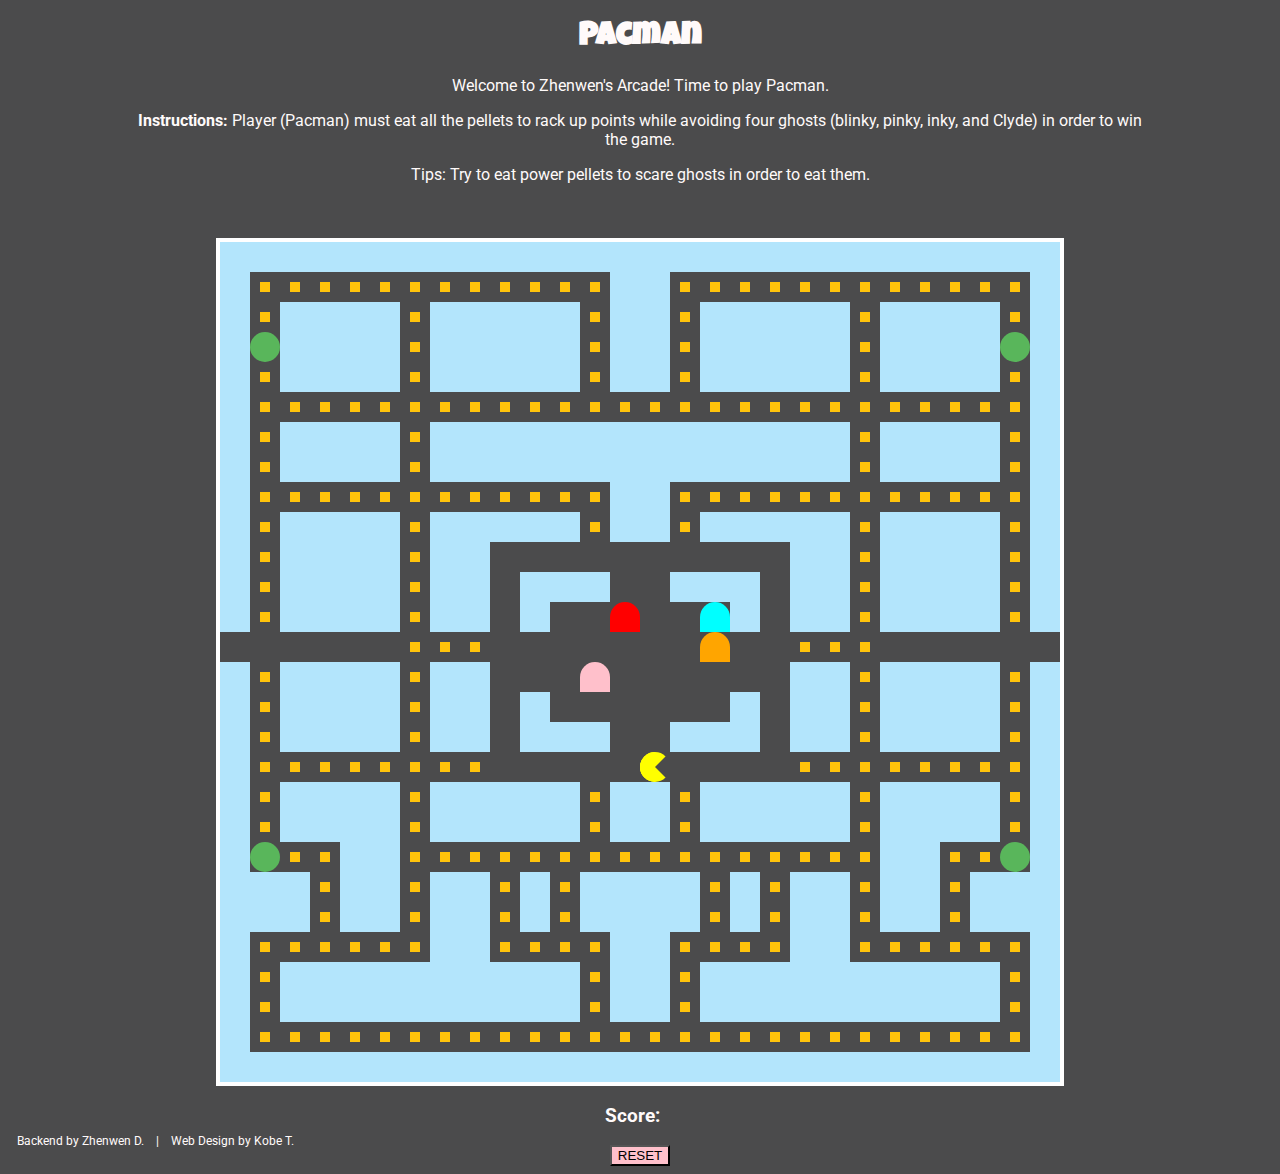
==== pacman.html @ 96c3ef5d "Pacman map done; need to work on AI and tweak some things" ====
<!DOCTYPE html>

<!-- Pacman Game -->
<html>
    <head>
	    <!--metadata goes here -->
        <title>Zhenwen's Arcade: Pacman</title>
        <link rel="stylesheet" type="text/css" href="pacman.css">
        <script type="text/javascript" src="pacman.js" charset="utf-8"></script> 

        <link rel="stylesheet" href="https://use.fontawesome.com/releases/v5.10.2/css/all.css" integrity="sha384-rtJEYb85SiYWgfpCr0jn174XgJTn4rptSOQsMroFBPQSGLdOC5IbubP6lJ35qoM9" crossorigin="anonymous">

        <meta charset="utf-8">
        <meta name="description" content="Welcome to Zhenwen's Arcade! Time to play Pacman.">
        <meta name="author" content="Zhenwen D. & Kobe T.">
        <meta name="viewport" content="width=device-width, initial-scale=1.0">
    </head>

    <body>
        <!-- BLURB -->
        <div class="top-page">
            <center>
                <h1>Pacman</h1>
                <a class="github" target="_blank" href="https://github.com/kotran222/pacman"><i class="fab fa-github"></i></a> 
                <p>Welcome to Zhenwen's Arcade! Time to play Pacman.</p>
                <p><strong>Instructions: </strong> Player (Pacman) must eat all the pellets to rack up points while avoiding four ghosts (blinky, pinky, inky, and Clyde) in order to win the game. </p>
                <p>Tips: Try to eat power pellets to scare ghosts in order to eat them. </p>

                <br/>
            </center>

            <br/>
        </div>

        
        <center>
            <!-- Game Grid -->
            <div class="grid"></div>

            <!-- Score Board -->
            <h3>
                Score: &ensp;<span id="score"></span>
            </h3>

            <!-- <button class='reset'>RESET</button> -->
            <button class='reset' onClick="window.location.href=window.location.href">RESET</button>
        </center>
        
        <footer>&ensp; Backend by Zhenwen D. &ensp; | &ensp; Web Design by Kobe T.</footer>
    </body>
</html>
---- pacman.css ----
/* Pacman CSS */
@import url('https://fonts.googleapis.com/css2?family=Luckiest+Guy&family=Roboto:wght@500&display=swap');

html{
    font-family: 'Roboto', sans-serif;
    position: relative;
    min-height: 105vh;
    color: rgb(255,250, 250);
}

body{
    background-color: #4B4B4C;
}

/* button{
    box-shadow: 3px 3px rgb(0, 0, 0, 0.441);
    background-color: #ffe5b4; 
} */

h1{
    font-family: 'Luckiest Guy', cursive;
}

.github{
    color: white;
    font-size: 3em;
}

.top-page{
    margin-left: 10%;
    margin-right: 10%;
}

.grid{
    display: flex;
    flex-wrap: wrap;
    width: 840px;
    height: 840px;
    border: 4px solid white;
} 

.grid div{
    width: 30px;
    height: 30px;
}

.pac-dot{
    background-color: rgb(255, 195, 11);
    border: 10px solid #4B4B4C;
    box-sizing: border-box;
}

.wall{
    background-color: #B3E5FC;
}

.power-pellet{
    background-color: rgb(89, 182, 91);
    border-radius: 20px;
}

/* GHOST */
    /* Body */
.ghost {
    height: 70px;
    width: 60px;
    border-top-left-radius: 70px;
    border-top-right-radius: 70px;
    /* animation: moveForward 5s linear infinite, colorSwap 0.5s linear infinite; */
  }
  
    /*****NOTE TO SELF: Eyes and pupils have a problem when top and left are used. */
    /* using these for eyes */
    /* .ghost::before, .ghost::after {
      content: "";
      position: absolute;
      background: white;
      height: 10px;
      width: 8px;
      border-radius: 100%;
      top: 500px;
      left: 4px;
    }

    .ghost::after {
      left: 18px;
    } */

    /* Pupils */
  /* .eyes::before, .eyes::after {
    content: "";
    position: absolute;
    background: blue;
    height: 5px;
    width: 5px;
    border-radius: 100%;
    top: 25px;
    left: 4px;
    z-index: 99;
    animation: peeperLeft 0.7s linear infinite;
  }

    .eyes::after {
      left: 30px;
      animation: peeperRight 0.7s linear infinite;
    } */

  /* .skirt {
    position: absolute;
    height: 0;
    width: 0;
    border: solid 10px #333;
    border-top-color: transparent;
    bottom: -10px;
  } */
    /* .skirt::after, .skirt::before {
      content: "";
      position: absolute;
      height: 0;
      width: 0;
      border: solid 10px #333;
      border-top-color: transparent;
      bottom: -10px;
      left: 10px;
    }
    .skirt::after {
      border-color: #333;
      border-top-color: transparent;
      bottom: -10px;
      left: 30px;
    } */

.blinky{
    background-color: red;
    border: 0px;
}

.pinky{
    background-color: pink;
    border: 0px;
}

.inky{
    background-color: cyan; 
    border: 0px;
}

.clyde{
    background-color: orange;
    border: 0px;
}

.scared-ghost{
    background-color: aquamarine;
    border: 0px;
}

/* PACMAN */
.pac-man{
    animation-delay: 0.8s;
}

    .pac-man::before, .pac-man::after {
        content: "";
        display: block;
        height: 0;
        width: 0;
        position: absolute;
        border: solid 15px yellow;
        border-radius: 50%;
        border-right-color: transparent;
        border-bottom-color: transparent;
        animation: mouthTop 0.7s ease infinite;
  }

    .pac-man::after {
        border-color: yellow;
        border-right-color: transparent;
        border-top-color: transparent;
        animation: mouthBottom 0.7s ease infinite;
  }


.reset {
    background-color: pink;
}

.score{
    background-color: rgb(255,250, 250);
}

footer{
    position: absolute;
    bottom: 0;
    width: 100%;
    height: 2.5rem;
    font-size: 12px;
}


/* /////////////////////////////////////////////////////////////////// */
/* Key Frames */
    
@keyframes mouthTop {
  50% {
    transform: rotate(40deg);
  }
}

@keyframes mouthBottom {
 50% {
   transform: rotate(-40deg);
  }
}
    
      /* @keyframes peeperLeft {
        0%, 100% {
          left: 5px;
        }
        50% {
          left: 10px;
        }
      }
    
      @keyframes peeperRight {
        0%, 100% {
          left: 30px;
        }
    }

      @keyframes colorSwap {
        50% {
        background: hotpink;
        }
    } */
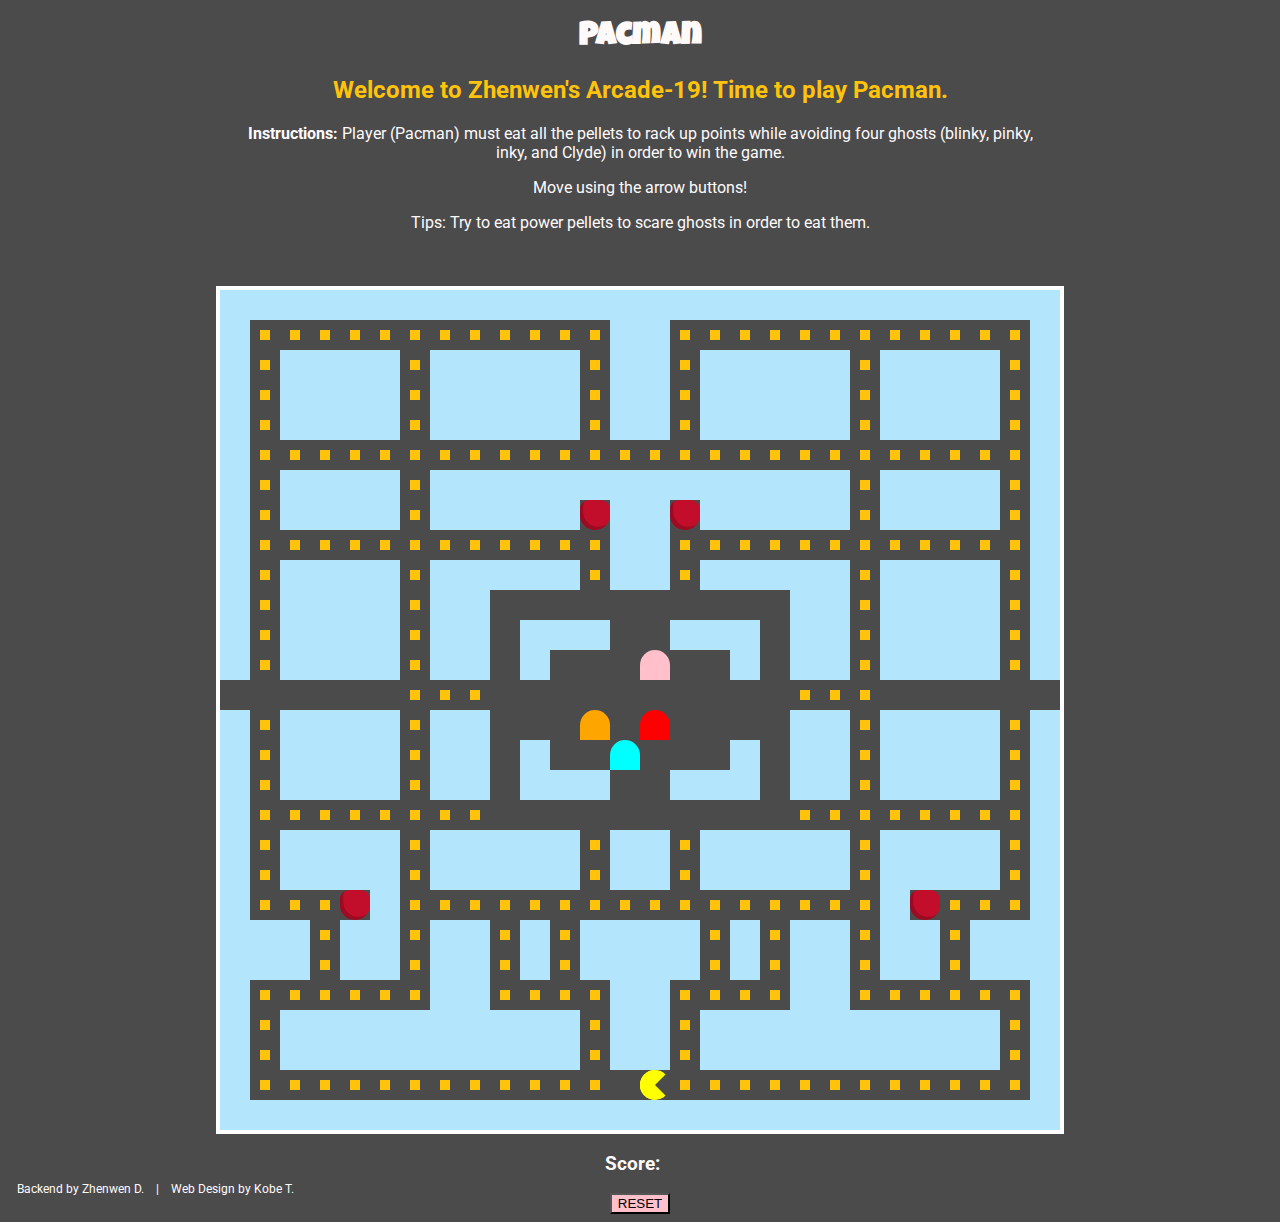
==== commit d1d7eb19: "minor updates to blinking feature and cherry shape" ====
--- a/pacman.html
+++ b/pacman.html
@@ -22,9 +22,13 @@
             <center>
                 <h1>Pacman</h1>
                 <a class="github" target="_blank" href="https://github.com/kotran222/pacman"><i class="fab fa-github"></i></a> 
-                <p>Welcome to Zhenwen's Arcade! Time to play Pacman.</p>
-                <p><strong>Instructions: </strong> Player (Pacman) must eat all the pellets to rack up points while avoiding four ghosts (blinky, pinky, inky, and Clyde) in order to win the game. </p>
-                <p>Tips: Try to eat power pellets to scare ghosts in order to eat them. </p>
+                <h2>Welcome to Zhenwen's Arcade-19! Time to play Pacman.</h2>
+                <div class="instructions">
+                    <p><strong>Instructions: </strong> Player (Pacman) must eat all the pellets to rack up points while avoiding four ghosts (blinky, pinky, inky, and Clyde) in order to win the game. </p>
+                    <p>Move using the arrow buttons!</p>
+                    <p>Tips: Try to eat power pellets to scare ghosts in order to eat them. </p>
+                </div>
+
 
                 <br/>
             </center>
--- a/pacman.css
+++ b/pacman.css
@@ -4,7 +4,7 @@
 html{
     font-family: 'Roboto', sans-serif;
     position: relative;
-    min-height: 105vh;
+    min-height: 110vh;
     color: rgb(255,250, 250);
 }
 
@@ -19,6 +19,15 @@
 
 h1{
     font-family: 'Luckiest Guy', cursive;
+}
+
+h2{
+  color: rgb(255, 195, 11);
+}
+
+.instructions{
+  padding-left: 10%;
+  padding-right: 10%;
 }
 
 .github{
@@ -54,9 +63,12 @@
     background-color: #B3E5FC;
 }
 
-.power-pellet{
-    background-color: rgb(89, 182, 91);
-    border-radius: 20px;
+.power-pellet {
+  width:3em;
+  height:2.5em;
+  background-color:  #c20e2b;
+  box-shadow: inset 0.2em -0.2em  #9b0b22;
+  border-radius: 2.5em 2.5em 4em 4em;
 }
 
 /* GHOST */
@@ -66,69 +78,7 @@
     width: 60px;
     border-top-left-radius: 70px;
     border-top-right-radius: 70px;
-    /* animation: moveForward 5s linear infinite, colorSwap 0.5s linear infinite; */
   }
-  
-    /*****NOTE TO SELF: Eyes and pupils have a problem when top and left are used. */
-    /* using these for eyes */
-    /* .ghost::before, .ghost::after {
-      content: "";
-      position: absolute;
-      background: white;
-      height: 10px;
-      width: 8px;
-      border-radius: 100%;
-      top: 500px;
-      left: 4px;
-    }
-
-    .ghost::after {
-      left: 18px;
-    } */
-
-    /* Pupils */
-  /* .eyes::before, .eyes::after {
-    content: "";
-    position: absolute;
-    background: blue;
-    height: 5px;
-    width: 5px;
-    border-radius: 100%;
-    top: 25px;
-    left: 4px;
-    z-index: 99;
-    animation: peeperLeft 0.7s linear infinite;
-  }
-
-    .eyes::after {
-      left: 30px;
-      animation: peeperRight 0.7s linear infinite;
-    } */
-
-  /* .skirt {
-    position: absolute;
-    height: 0;
-    width: 0;
-    border: solid 10px #333;
-    border-top-color: transparent;
-    bottom: -10px;
-  } */
-    /* .skirt::after, .skirt::before {
-      content: "";
-      position: absolute;
-      height: 0;
-      width: 0;
-      border: solid 10px #333;
-      border-top-color: transparent;
-      bottom: -10px;
-      left: 10px;
-    }
-    .skirt::after {
-      border-color: #333;
-      border-top-color: transparent;
-      bottom: -10px;
-      left: 30px;
-    } */
 
 .blinky{
     background-color: red;
@@ -151,8 +101,8 @@
 }
 
 .scared-ghost{
-    background-color: aquamarine;
-    border: 0px;
+  border: 0px;
+  animation: colorSwap 1.25s linear infinite; 
 }
 
 /* PACMAN */
@@ -179,7 +129,6 @@
         border-top-color: transparent;
         animation: mouthBottom 0.7s ease infinite;
   }
-
 
 .reset {
     background-color: pink;
@@ -213,7 +162,7 @@
   }
 }
     
-      /* @keyframes peeperLeft {
+      @keyframes peeperLeft {
         0%, 100% {
           left: 5px;
         }
@@ -228,8 +177,8 @@
         }
     }
 
-      @keyframes colorSwap {
-        50% {
-        background: hotpink;
-        }
-    } */+@keyframes colorSwap {
+  50% {
+    background-color: blue;
+  }
+} 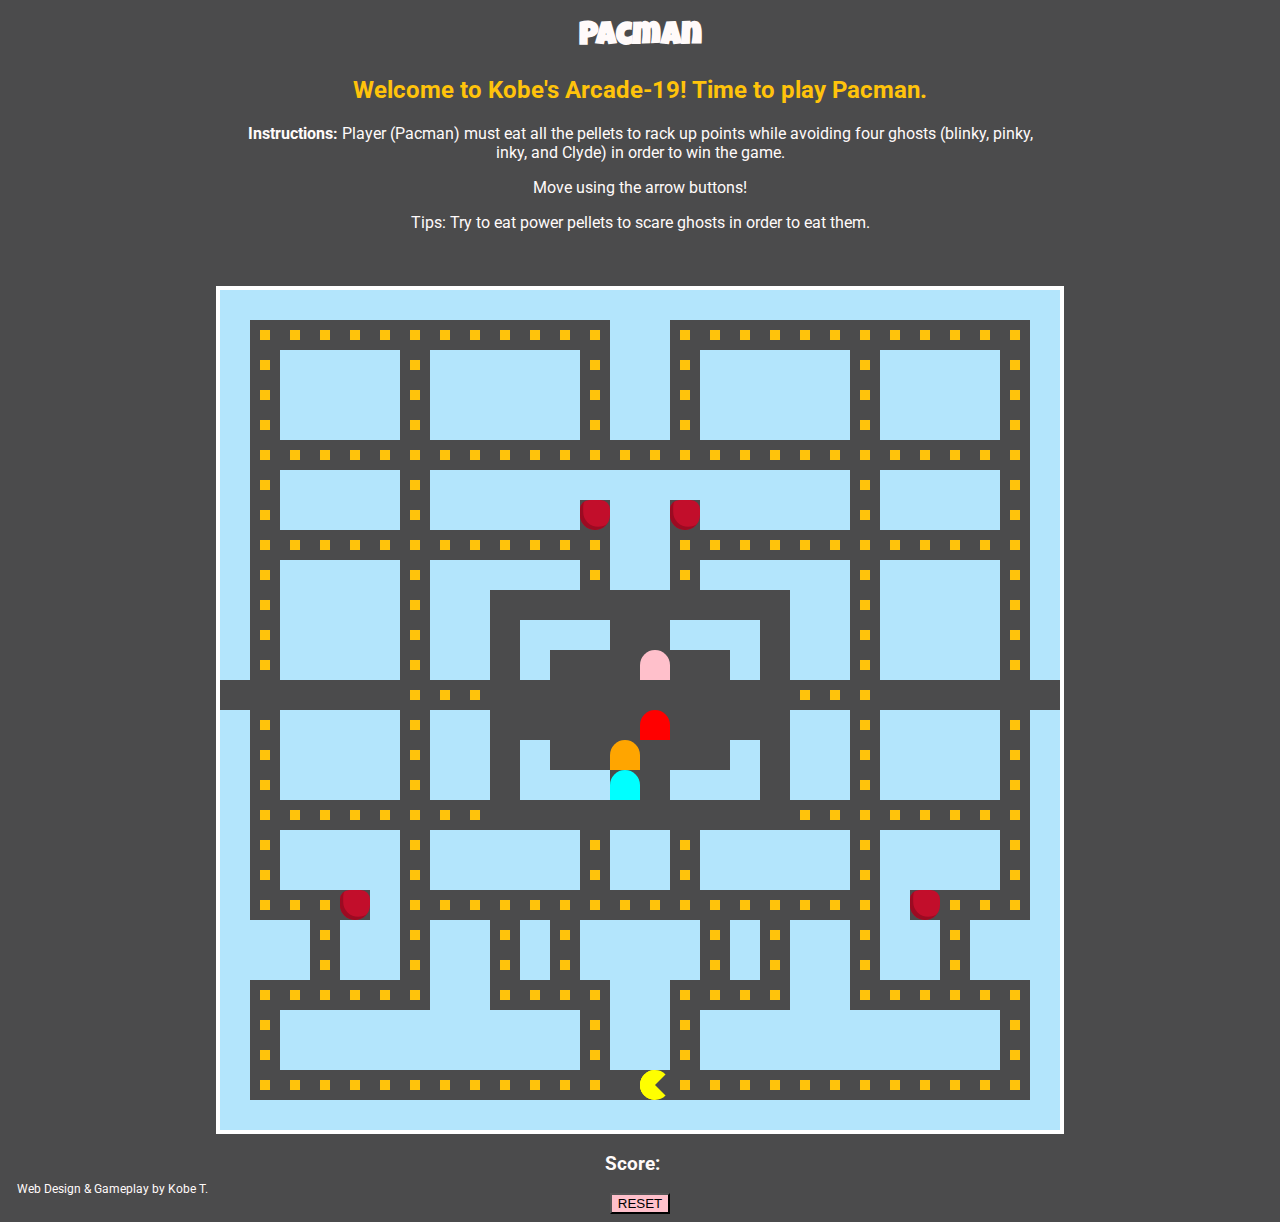
==== commit b2e937e8: "minor update" ====
--- a/pacman.html
+++ b/pacman.html
@@ -4,15 +4,15 @@
 <html>
     <head>
 	    <!--metadata goes here -->
-        <title>Zhenwen's Arcade: Pacman</title>
+        <title>Kobe's Arcade: Pacman</title>
         <link rel="stylesheet" type="text/css" href="pacman.css">
         <script type="text/javascript" src="pacman.js" charset="utf-8"></script> 
 
         <link rel="stylesheet" href="https://use.fontawesome.com/releases/v5.10.2/css/all.css" integrity="sha384-rtJEYb85SiYWgfpCr0jn174XgJTn4rptSOQsMroFBPQSGLdOC5IbubP6lJ35qoM9" crossorigin="anonymous">
 
         <meta charset="utf-8">
-        <meta name="description" content="Welcome to Zhenwen's Arcade! Time to play Pacman.">
-        <meta name="author" content="Zhenwen D. & Kobe T.">
+        <meta name="description" content="Welcome to Kobe's Arcade! Time to play Pacman.">
+        <meta name="author" content="Kobe T.">
         <meta name="viewport" content="width=device-width, initial-scale=1.0">
     </head>
 
@@ -22,7 +22,7 @@
             <center>
                 <h1>Pacman</h1>
                 <a class="github" target="_blank" href="https://github.com/kotran222/pacman"><i class="fab fa-github"></i></a> 
-                <h2>Welcome to Zhenwen's Arcade-19! Time to play Pacman.</h2>
+                <h2>Welcome to Kobe's Arcade-19! Time to play Pacman.</h2>
                 <div class="instructions">
                     <p><strong>Instructions: </strong> Player (Pacman) must eat all the pellets to rack up points while avoiding four ghosts (blinky, pinky, inky, and Clyde) in order to win the game. </p>
                     <p>Move using the arrow buttons!</p>
@@ -50,6 +50,6 @@
             <button class='reset' onClick="window.location.href=window.location.href">RESET</button>
         </center>
         
-        <footer>&ensp; Backend by Zhenwen D. &ensp; | &ensp; Web Design by Kobe T.</footer>
+        <footer>&ensp; Web Design & Gameplay by Kobe T.</footer>
     </body>
 </html>